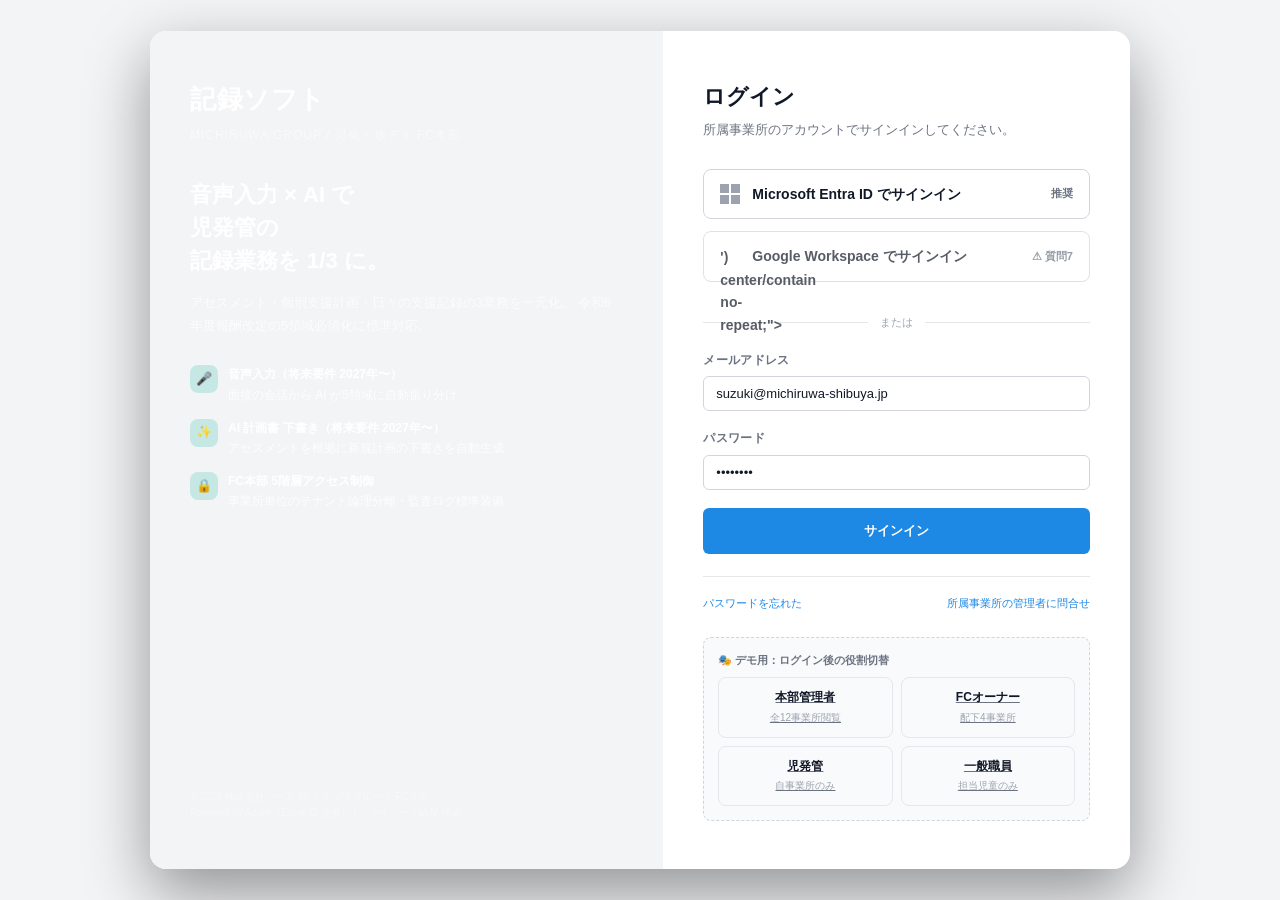
==== mockups/00_login.html @ c894a43f "refactor: 全11画面をサイトマップ型に再構成 + ロゴ準拠ミニマルカラーに統一 製品全体（11画面）が一枚で見渡せるよう index.html をサイトマップ型に作り直し、 ミチルワグループ" ====
<!DOCTYPE html>
<html lang="ja">
<head>
<meta charset="UTF-8">
<title>ログイン | 記録ソフト UXモック</title>
<link rel="stylesheet" href="style.css">
<style>
  body {
    background:var(--memo);
    min-height: 100vh;
    display: flex;
    align-items: center;
    justify-content: center;
    padding: 24px;
  }
  .login-shell {
    width: 100%;
    max-width: 980px;
    display: grid;
    grid-template-columns: 1.1fr 1fr;
    background: #fff;
    border-radius: 16px;
    overflow: hidden;
    box-shadow: 0 24px 64px rgba(0,0,0,0.4);
  }
  .login-brand {
    padding: 48px 40px;
    background:var(--memo);
    color: #fff;
    display: flex;
    flex-direction: column;
    justify-content: space-between;
    min-height: 580px;
  }
  .login-brand .product {
    font-size: 26px;
    font-weight: 800;
    letter-spacing: 0.5px;
    margin-bottom: 6px;
  }
  .login-brand .product-sub {
    font-size: 12px;
    color: rgba(255,255,255,0.5);
    letter-spacing: 1px;
    margin-bottom: 32px;
  }
  .login-brand .pitch {
    font-size: 22px;
    font-weight: 700;
    line-height: 1.5;
    color: #fff;
    margin-bottom: 14px;
  }
  .login-brand .pitch-sub {
    font-size: 13px;
    line-height: 1.8;
    color: rgba(255,255,255,0.75);
  }
  .feature-list {
    margin-top: 28px;
    display: flex;
    flex-direction: column;
    gap: 14px;
  }
  .feature-item {
    display: flex;
    align-items: flex-start;
    gap: 10px;
    font-size: 12px;
    color: rgba(255,255,255,0.85);
  }
  .feature-item .icon {
    width: 28px;
    height: 28px;
    border-radius: 8px;
    background: rgba(20,184,166,0.2);
    color: var(--teal-light);
    display: flex;
    align-items: center;
    justify-content: center;
    flex-shrink: 0;
    font-size: 13px;
  }
  .feature-item .title {
    font-weight: 700;
    color: #fff;
    margin-bottom: 1px;
  }
  .login-brand .footer-note {
    font-size: 10px;
    color: rgba(255,255,255,0.4);
    margin-top: 32px;
    padding-top: 14px;
    border-top: 1px solid rgba(255,255,255,0.1);
  }
  .login-form {
    padding: 48px 40px;
    display: flex;
    flex-direction: column;
    justify-content: center;
  }
  .login-form h2 {
    font-size: 22px;
    font-weight: 800;
    color: var(--navy);
    margin-bottom: 6px;
  }
  .login-form .sub {
    font-size: 13px;
    color: var(--text-2);
    margin-bottom: 28px;
  }
  .sso-button {
    width: 100%;
    padding: 13px 16px;
    background: #fff;
    border: 1.5px solid var(--border-strong);
    border-radius: 8px;
    display: flex;
    align-items: center;
    gap: 12px;
    font-size: 14px;
    font-weight: 600;
    color: var(--text);
    cursor: pointer;
    transition: all 0.12s;
    text-decoration: none;
    margin-bottom: 12px;
  }
  .sso-button:hover { border-color: var(--navy); background: var(--surface-2); }
  .sso-button .ms-icon {
    width: 20px; height: 20px;
    background:var(--memo);
    display: grid;
    grid-template-columns: 1fr 1fr;
    gap: 1px;
    background: transparent;
    position: relative;
  }
  .ms-icon::before, .ms-icon::after, .ms-icon i:nth-child(1), .ms-icon i:nth-child(2) {
    content: ''; display: block; width: 9px; height: 9px;
  }
  .ms-icon::before { background:var(--text-3); position: absolute; top: 0; left: 0; }
  .ms-icon::after { background:var(--text-3); position: absolute; top: 11px; left: 0; }
  .ms-icon i:nth-child(1) { background:var(--text-3); position: absolute; top: 0; left: 11px; }
  .ms-icon i:nth-child(2) { background:var(--text-3); position: absolute; top: 11px; left: 11px; }
  .divider {
    display: flex;
    align-items: center;
    gap: 12px;
    margin: 20px 0;
    font-size: 11px;
    color: var(--text-3);
  }
  .divider::before, .divider::after { content: ''; flex: 1; height: 1px; background: var(--border); }
  .role-grid {
    display: grid;
    grid-template-columns: 1fr 1fr;
    gap: 8px;
    margin-top: 8px;
  }
  .role-pill {
    padding: 10px 12px;
    border: 1px solid var(--border);
    border-radius: 8px;
    font-size: 12px;
    text-align: center;
    color: var(--text-2);
    cursor: pointer;
    background: var(--surface-2);
  }
  .role-pill .role-name { font-weight: 700; color: var(--navy); display: block; }
  .role-pill .role-count { font-size: 10px; color: var(--text-3); margin-top: 2px; }
  .help-links {
    margin-top: 22px;
    padding-top: 18px;
    border-top: 1px solid var(--border);
    display: flex;
    justify-content: space-between;
    font-size: 11px;
  }
  .help-links a { color: var(--teal); text-decoration: none; }
</style>
</head>
<body>

<div class="login-shell">

  <!-- 左: ブランド・プロダクト紹介 -->
  <div class="login-brand">
    <div>
      <div class="product">記録ソフト</div>
      <div class="product-sub">MICHIRUWA GROUP / 児発・放デイ FC本部</div>

      <div class="pitch">
        音声入力 × AI で<br>
        児発管の<br>
        記録業務を 1/3 に。
      </div>
      <div class="pitch-sub">
        アセスメント・個別支援計画・日々の支援記録の3業務を一元化。
        令和6年度報酬改定の5領域必須化に標準対応。
      </div>

      <div class="feature-list">
        <div class="feature-item">
          <div class="icon">🎤</div>
          <div>
            <div class="title">音声入力（将来要件 2027年〜）</div>
            <div>面接の会話から AI が5領域に自動振り分け</div>
          </div>
        </div>
        <div class="feature-item">
          <div class="icon">✨</div>
          <div>
            <div class="title">AI 計画書 下書き（将来要件 2027年〜）</div>
            <div>アセスメントを根拠に新規計画の下書きを自動生成</div>
          </div>
        </div>
        <div class="feature-item">
          <div class="icon">🔒</div>
          <div>
            <div class="title">FC本部 5階層アクセス制御</div>
            <div>事業所単位のテナント論理分離・監査ログ標準装備</div>
          </div>
        </div>
      </div>
    </div>

    <div class="footer-note">
      © 2026 株式会社バース for ミチルワグループ FC本部<br>
      Powered by Azure（Entra ID 連携） / プライベートLLM 構成
    </div>
  </div>

  <!-- 右: ログインフォーム -->
  <div class="login-form">
    <h2>ログイン</h2>
    <p class="sub">所属事業所のアカウントでサインインしてください。</p>

    <!-- Microsoft Entra ID SSO -->
    <a href="01_dashboard.html" class="sso-button">
      <div class="ms-icon"><i></i><i></i></div>
      <span style="flex:1;">Microsoft Entra ID でサインイン</span>
      <span class="text-xs text-muted">推奨</span>
    </a>

    <!-- Google Workspace (オプション) -->
    <a href="01_dashboard.html" class="sso-button" style="opacity:0.7;">
      <div style="width:20px;height:20px;background:url('data:image/svg+xml;utf8,<svg xmlns=\"http://www.w3.org/2000/svg\" viewBox=\"0 0 48 48\"><path fill=\"%234285f4\" d=\"M45.12 24.5c0-1.56-.14-3.06-.4-4.5H24v8.51h11.84c-.51 2.75-2.06 5.08-4.39 6.64v5.52h7.11c4.16-3.83 6.56-9.47 6.56-16.17z\"/><path fill=\"%2334a853\" d=\"M24 46c5.94 0 10.92-1.97 14.56-5.33l-7.11-5.52c-1.97 1.32-4.49 2.1-7.45 2.1-5.73 0-10.58-3.87-12.31-9.07H4.34v5.7C7.96 41.07 15.4 46 24 46z\"/><path fill=\"%23fbbc05\" d=\"M11.69 28.18C11.25 26.86 11 25.45 11 24s.25-2.86.69-4.18v-5.7H4.34C2.85 17.09 2 20.45 2 24c0 3.55.85 6.91 2.34 9.88l7.35-5.7z\"/><path fill=\"%23ea4335\" d=\"M24 10.75c3.23 0 6.13 1.11 8.41 3.29l6.31-6.31C34.91 4.18 29.93 2 24 2 15.4 2 7.96 6.93 4.34 14.12l7.35 5.7c1.73-5.2 6.58-9.07 12.31-9.07z\"/></svg>') center/contain no-repeat;"></div>
      <span style="flex:1;">Google Workspace でサインイン</span>
      <span class="text-xs text-muted">⚠ 質問7</span>
    </a>

    <div class="divider">または</div>

    <!-- メール・パスワード（フォールバック） -->
    <form>
      <div class="form-group">
        <label class="form-label">メールアドレス</label>
        <input class="form-input" type="email" value="suzuki@michiruwa-shibuya.jp">
      </div>
      <div class="form-group">
        <label class="form-label">パスワード</label>
        <input class="form-input" type="password" value="••••••••">
      </div>
      <a href="01_dashboard.html" class="btn btn-primary" style="width:100%;justify-content:center;padding:12px;">サインイン</a>
    </form>

    <div class="help-links">
      <a href="#">パスワードを忘れた</a>
      <a href="#">所属事業所の管理者に問合せ</a>
    </div>

    <!-- 役割選択（モック用ナビゲーション） -->
    <div style="margin-top:24px;padding:14px;background:var(--surface-2);border-radius:8px;border:1px dashed var(--border-strong);">
      <div style="font-size:11px;color:var(--text-2);font-weight:700;margin-bottom:8px;">🎭 デモ用：ログイン後の役割切替</div>
      <div class="role-grid">
        <a href="01_dashboard.html" class="role-pill"><span class="role-name">本部管理者</span><span class="role-count">全12事業所閲覧</span></a>
        <a href="01_dashboard.html" class="role-pill"><span class="role-name">FCオーナー</span><span class="role-count">配下4事業所</span></a>
        <a href="02_child_detail.html" class="role-pill"><span class="role-name">児発管</span><span class="role-count">自事業所のみ</span></a>
        <a href="07_daily_record.html" class="role-pill"><span class="role-name">一般職員</span><span class="role-count">担当児童のみ</span></a>
      </div>
    </div>
  </div>
</div>

</body>
</html>
---- mockups/style.css ----
/* ─────────────────────────────────────────────
   ミチルワグループ向け 児発・放デイ 記録ソフト
   UX モックアップ 共通スタイル（ミニマル版）

   配色方針:
   - 基本は白 + グレースケール
   - アクセントはクライアントロゴ由来の 2 色のみ
     - Logo Blue  #1e88e5
     - Logo Green #22c55e
   - 要件IDメモは全てグレー背景の memo スタイルに統一
   ───────────────────────────────────────────── */

* { box-sizing: border-box; margin: 0; padding: 0; }

:root {
  /* Core surfaces */
  --bg: #ffffff;
  --surface: #ffffff;
  --surface-2: #f9fafb;
  --memo: #f3f4f6;
  --hover: #f9fafb;

  /* Borders */
  --border: #e5e7eb;
  --border-strong: #d1d5db;

  /* Text */
  --text: #111827;
  --text-2: #6b7280;
  --text-3: #9ca3af;

  /* Accents — logo derived (2色のみ) */
  --accent: #1e88e5;
  --accent-dark: #1565c0;
  --accent-soft: #e8f1fb;
  --success: #22c55e;
  --success-dark: #16a34a;
  --success-soft: #ecfdf3;

  /* States — 最小限。重要警告のみ */
  --danger: #b91c1c;
  --danger-soft: #fef2f2;

  /* Compat aliases (既存クラス名を壊さないため) */
  --navy: #111827;
  --navy-dark: #030712;
  --teal: var(--accent);
  --teal-light: #60a5fa;
  --teal-soft: var(--accent-soft);
  --warm: var(--accent);
  --warm-soft: var(--accent-soft);
  --pink-soft: var(--memo);
  --warning: var(--text-2);

  --shadow-sm: 0 1px 2px rgba(17, 24, 39, 0.04);
  --shadow: 0 1px 3px rgba(17, 24, 39, 0.06);
  --shadow-lg: 0 4px 12px rgba(17, 24, 39, 0.08);

  --radius: 8px;
  --radius-sm: 6px;
  --radius-lg: 12px;
}

body {
  font-family: 'Hiragino Sans', 'Hiragino Kaku Gothic ProN', 'Noto Sans JP', sans-serif;
  background: var(--bg);
  color: var(--text);
  font-size: 14px;
  line-height: 1.6;
}

/* ─── サイドバー ────────────────────────────── */
.sidebar {
  position: fixed;
  top: 0; left: 0;
  width: 240px;
  height: 100vh;
  background: #111827;
  display: flex;
  flex-direction: column;
  z-index: 100;
}

.sidebar-logo {
  padding: 24px 20px 20px;
  border-bottom: 1px solid rgba(255,255,255,0.08);
}
.sidebar-logo .logo-text {
  font-size: 18px;
  font-weight: 800;
  color: #fff;
  letter-spacing: 1px;
  line-height: 1.2;
}
.sidebar-logo .logo-sub {
  font-size: 10px;
  color: rgba(255,255,255,0.45);
  margin-top: 4px;
}

.sidebar-context {
  padding: 14px 20px;
  background: rgba(255,255,255,0.03);
  border-bottom: 1px solid rgba(255,255,255,0.06);
}
.sidebar-context .label { font-size: 10px; color: rgba(255,255,255,0.4); letter-spacing: 0.5px; margin-bottom: 4px; }
.sidebar-context .value { color: #fff; font-size: 13px; font-weight: 600; }
.sidebar-context .value + .value { margin-top: 8px; font-weight: 500; color: rgba(255,255,255,0.65); }

.sidebar-nav { flex: 1; padding: 12px 0; overflow-y: auto; }
.nav-section {
  padding: 12px 20px 4px;
  font-size: 10px;
  color: rgba(255,255,255,0.35);
  letter-spacing: 1px;
  font-weight: 600;
}
.nav-item {
  display: flex;
  align-items: center;
  gap: 10px;
  padding: 11px 20px;
  color: rgba(255,255,255,0.7);
  text-decoration: none;
  font-size: 13px;
  border-left: 3px solid transparent;
  transition: all 0.12s ease;
}
.nav-item:hover { background: rgba(255,255,255,0.04); color: #fff; }
.nav-item.active {
  background: rgba(30,136,229,0.12);
  color: #fff;
  border-left-color: var(--accent);
  font-weight: 600;
}
.nav-item .icon { font-size: 15px; width: 20px; text-align: center; }
.nav-badge {
  margin-left: auto;
  background: rgba(255,255,255,0.12);
  color: #fff;
  font-size: 10px;
  font-weight: 700;
  padding: 1px 7px;
  border-radius: 10px;
  min-width: 18px;
  text-align: center;
}

.sidebar-user {
  padding: 14px 20px;
  border-top: 1px solid rgba(255,255,255,0.08);
  display: flex;
  align-items: center;
  gap: 10px;
}
.user-avatar {
  width: 34px; height: 34px;
  border-radius: 50%;
  background: var(--accent);
  display: flex; align-items: center; justify-content: center;
  font-size: 13px; font-weight: 700; color: #fff;
}
.user-info .name { color: #fff; font-size: 13px; font-weight: 600; }
.user-info .role { color: rgba(255,255,255,0.5); font-size: 11px; margin-top: 1px; }

/* ─── メインレイアウト ──────────────────────── */
.main {
  margin-left: 240px;
  min-height: 100vh;
  display: flex;
  flex-direction: column;
}

.topbar {
  background: #fff;
  padding: 0 28px;
  height: 60px;
  display: flex;
  align-items: center;
  justify-content: space-between;
  border-bottom: 1px solid var(--border);
  position: sticky;
  top: 0;
  z-index: 50;
}
.topbar-left { display: flex; align-items: center; gap: 14px; }
.topbar-title {
  font-size: 17px;
  font-weight: 700;
  color: var(--text);
}
.topbar-breadcrumb { font-size: 12px; color: var(--text-3); }
.topbar-breadcrumb a { color: var(--text-2); text-decoration: none; }
.topbar-breadcrumb .sep { margin: 0 6px; color: var(--text-3); }

.topbar-right { display: flex; align-items: center; gap: 14px; }

.content { padding: 28px; flex: 1; }
.page-header {
  display: flex;
  align-items: center;
  justify-content: space-between;
  margin-bottom: 24px;
  flex-wrap: wrap;
  gap: 16px;
}
.page-title {
  font-size: 22px;
  font-weight: 800;
  color: var(--text);
  letter-spacing: -0.3px;
}
.page-subtitle { font-size: 13px; color: var(--text-2); margin-top: 4px; }

/* ─── 共通コンポーネント ──────────────────────── */
.card {
  background: var(--surface);
  border: 1px solid var(--border);
  border-radius: var(--radius);
  box-shadow: var(--shadow-sm);
}
.card-header {
  padding: 16px 20px;
  border-bottom: 1px solid var(--border);
  display: flex;
  align-items: center;
  justify-content: space-between;
}
.card-title { font-size: 14px; font-weight: 700; color: var(--text); display: flex; align-items: center; gap: 8px; }
.card-body { padding: 20px; }

/* req-id 表示は全てグレーメモスタイルに統一 */
.req-id, .req-tag {
  display: inline-block;
  font-size: 10px;
  font-weight: 600;
  letter-spacing: 0.3px;
  padding: 2px 6px;
  background: var(--memo);
  color: var(--text-2);
  border: 1px solid var(--border);
  border-radius: 4px;
  font-family: 'SF Mono', 'Menlo', monospace;
}

.btn {
  display: inline-flex;
  align-items: center;
  gap: 6px;
  padding: 8px 14px;
  border-radius: var(--radius-sm);
  font-size: 13px;
  font-weight: 600;
  cursor: pointer;
  border: 1px solid transparent;
  text-decoration: none;
  transition: all 0.12s;
}
.btn-primary { background: var(--accent); color: #fff; }
.btn-primary:hover { background: var(--accent-dark); }
.btn-secondary { background: var(--surface); color: var(--text); border-color: var(--border-strong); }
.btn-secondary:hover { background: var(--hover); }
.btn-warm { background: var(--accent); color: #fff; }
.btn-warm:hover { background: var(--accent-dark); }
.btn-ghost { background: transparent; color: var(--text-2); }
.btn-ghost:hover { background: var(--hover); color: var(--text); }
.btn-sm { padding: 5px 10px; font-size: 12px; }

/* バッジ — 基本は全てグレーメモスタイル、success のみ緑アクセント */
.badge {
  display: inline-flex;
  align-items: center;
  gap: 4px;
  padding: 2px 8px;
  border-radius: 10px;
  font-size: 11px;
  font-weight: 600;
  line-height: 1.5;
  background: var(--memo);
  color: var(--text-2);
  border: 1px solid var(--border);
}
.badge-required,
.badge-warning,
.badge-danger,
.badge-info,
.badge-teal,
.badge-future {
  background: var(--memo);
  color: var(--text-2);
  border-color: var(--border);
}
.badge-success {
  background: var(--success-soft);
  color: var(--success-dark);
  border-color: #bbf7d0;
}

/* ─── 将来要件リボン（紫→グレー） ──────────────────────── */
.future-ribbon {
  position: relative;
  background: var(--memo);
  border: 1px dashed var(--border-strong);
  border-radius: var(--radius);
  padding: 12px 16px;
  display: flex;
  align-items: center;
  gap: 10px;
  color: var(--text-2);
  font-size: 12px;
  font-weight: 500;
}
.future-ribbon .ribbon-icon {
  display: flex;
  align-items: center;
  justify-content: center;
  width: 28px;
  height: 28px;
  background: var(--text-2);
  color: #fff;
  border-radius: 6px;
  font-size: 13px;
  flex-shrink: 0;
}
.future-ribbon .ribbon-body strong { display: block; color: var(--text); font-weight: 700; font-size: 12px; }
.future-ribbon .ribbon-body span { color: var(--text-2); font-size: 11px; font-weight: 500; }

/* ─── KPI カード（左ボーダー色 → 全て同一） ─────────────── */
.kpi-grid {
  display: grid;
  grid-template-columns: repeat(4, 1fr);
  gap: 16px;
  margin-bottom: 24px;
}
.kpi-card {
  background: var(--surface);
  border: 1px solid var(--border);
  border-radius: var(--radius);
  padding: 18px 20px;
  box-shadow: var(--shadow-sm);
  display: flex;
  flex-direction: column;
  gap: 8px;
}
.kpi-card .label {
  font-size: 12px;
  color: var(--text-2);
  font-weight: 600;
  display: flex;
  align-items: center;
  gap: 6px;
}
.kpi-card .value {
  font-size: 28px;
  font-weight: 800;
  color: var(--text);
  line-height: 1.1;
  display: flex;
  align-items: baseline;
  gap: 6px;
}
.kpi-card .value .unit { font-size: 13px; font-weight: 500; color: var(--text-2); }
.kpi-card .delta { font-size: 11px; font-weight: 600; color: var(--text-2); }
.kpi-card .delta.up { color: var(--success-dark); }
.kpi-card .delta.down { color: var(--text-2); }
.kpi-card.success,
.kpi-card.warning,
.kpi-card.danger,
.kpi-card.info { border-left: 3px solid var(--accent); }

/* ─── アラートリスト ──────────────────────── */
.alert-list { display: flex; flex-direction: column; }
.alert-item {
  display: flex;
  align-items: center;
  gap: 12px;
  padding: 12px 20px;
  border-bottom: 1px solid var(--border);
}
.alert-item:last-child { border-bottom: none; }
.alert-item:hover { background: var(--hover); }
.alert-icon {
  width: 32px;
  height: 32px;
  border-radius: 8px;
  display: flex;
  align-items: center;
  justify-content: center;
  font-size: 14px;
  flex-shrink: 0;
  background: var(--memo);
  color: var(--text-2);
}
.alert-icon.danger { background: var(--danger-soft); color: var(--danger); }
.alert-icon.warning,
.alert-icon.info,
.alert-icon.purple { background: var(--memo); color: var(--text-2); }
.alert-body { flex: 1; min-width: 0; }
.alert-title { font-size: 13px; font-weight: 600; color: var(--text); }
.alert-meta { font-size: 11px; color: var(--text-2); margin-top: 2px; display: flex; gap: 8px; }
.alert-meta .sep { color: var(--text-3); }
.alert-action { font-size: 12px; }

/* ─── テーブル ───────────────────────────── */
.table {
  width: 100%;
  border-collapse: collapse;
}
.table th {
  background: var(--surface-2);
  padding: 10px 14px;
  text-align: left;
  font-size: 11px;
  font-weight: 700;
  color: var(--text-2);
  letter-spacing: 0.5px;
  border-bottom: 1px solid var(--border);
  border-top: 1px solid var(--border);
}
.table td {
  padding: 12px 14px;
  font-size: 13px;
  border-bottom: 1px solid var(--border);
  color: var(--text);
  vertical-align: middle;
}
.table tr:last-child td { border-bottom: none; }
.table tr:hover td { background: var(--hover); }

/* 児童アバター — 全て同一色（バリエーション無効化） */
.child-cell { display: flex; align-items: center; gap: 10px; }
.child-avatar,
.child-avatar.warm,
.child-avatar.pink,
.child-avatar.indigo {
  width: 32px; height: 32px;
  border-radius: 50%;
  background: var(--accent);
  color: #fff;
  display: flex; align-items: center; justify-content: center;
  font-size: 12px; font-weight: 700;
  flex-shrink: 0;
}
.child-cell .info .name { font-size: 13px; font-weight: 600; }
.child-cell .info .meta { font-size: 11px; color: var(--text-2); margin-top: 1px; }

/* ─── プログレスバー（単色） ──────────────────────── */
.progress {
  height: 6px;
  background: var(--memo);
  border-radius: 3px;
  overflow: hidden;
  border: 1px solid var(--border);
}
.progress-bar,
.progress-bar.success { height: 100%; background: var(--accent); border-radius: 3px; }
.progress-bar.warning,
.progress-bar.danger { background: var(--text-3); }

/* ─── タブ ───────────────────────────── */
.tabs { display: flex; gap: 0; border-bottom: 2px solid var(--border); }
.tab-input { display: none; }
.tab-label {
  padding: 12px 20px;
  font-size: 13px;
  font-weight: 600;
  color: var(--text-2);
  cursor: pointer;
  border-bottom: 2px solid transparent;
  margin-bottom: -2px;
  display: flex;
  align-items: center;
  gap: 8px;
  transition: color 0.12s;
}
.tab-label:hover { color: var(--text); }
.tab-input:checked + .tab-label {
  color: var(--accent);
  border-bottom-color: var(--accent);
}
.tab-pane { display: none; padding: 24px 0; }

#tab-a:checked ~ .tab-content #pane-a,
#tab-p:checked ~ .tab-content #pane-p,
#tab-d:checked ~ .tab-content #pane-d,
#tab-m:checked ~ .tab-content #pane-m,
#tab-r:checked ~ .tab-content #pane-r { display: block; }

/* ─── 児童ヘッダー ────────────────────── */
.child-header {
  background: var(--surface-2);
  border: 1px solid var(--border);
  border-radius: var(--radius-lg);
  padding: 24px;
  margin-bottom: 24px;
  display: flex;
  align-items: center;
  gap: 20px;
}
.child-header .child-avatar { width: 64px; height: 64px; font-size: 22px; }
.child-header-body { flex: 1; }
.child-header-body .name {
  font-size: 22px;
  font-weight: 800;
  color: var(--text);
  display: flex;
  align-items: center;
  gap: 10px;
}
.child-header-body .meta {
  font-size: 13px;
  color: var(--text-2);
  margin-top: 4px;
  display: flex;
  flex-wrap: wrap;
  gap: 14px;
}
.child-header-body .meta .sep { color: var(--text-3); }
.child-header-actions { display: flex; gap: 8px; }

/* ─── レイアウトユーティリティ ──────────────── */
.two-col { display: grid; grid-template-columns: 1fr 1fr; gap: 20px; margin-bottom: 24px; }
.two-col.lg { grid-template-columns: 2fr 1fr; }
.three-col { display: grid; grid-template-columns: repeat(3, 1fr); gap: 16px; margin-bottom: 24px; }
.five-col { display: grid; grid-template-columns: repeat(5, 1fr); gap: 12px; }

/* ─── 5領域カード（ドット色 → 全て同色） ─────────── */
.domain-card {
  background: var(--surface);
  border: 1px solid var(--border);
  border-radius: var(--radius);
  padding: 14px;
  box-shadow: var(--shadow-sm);
}
.domain-card .domain-name {
  font-size: 11px;
  font-weight: 700;
  color: var(--text-2);
  letter-spacing: 0.5px;
  margin-bottom: 8px;
  display: flex;
  align-items: center;
  gap: 6px;
}
.domain-card .domain-name .dot {
  width: 8px; height: 8px;
  border-radius: 50%;
}
.domain-card .domain-score {
  font-size: 20px;
  font-weight: 800;
  color: var(--text);
}
.domain-card .domain-score .denom { font-size: 12px; color: var(--text-3); font-weight: 500; }
.domain-card .domain-trend { font-size: 10px; color: var(--text-2); margin-top: 4px; }

.dot,
.dot-1, .dot-2, .dot-3, .dot-4, .dot-5 {
  background: var(--text-3);
}

/* ─── 入力フォーム ───────────────────── */
.form-group { margin-bottom: 18px; }
.form-label {
  display: block;
  font-size: 12px;
  font-weight: 600;
  color: var(--text-2);
  margin-bottom: 6px;
  letter-spacing: 0.3px;
}
.form-label .required { color: var(--danger); margin-left: 4px; }
.form-input,
.form-textarea,
.form-select {
  width: 100%;
  padding: 9px 12px;
  font-size: 13px;
  border: 1px solid var(--border-strong);
  border-radius: var(--radius-sm);
  background: var(--surface);
  font-family: inherit;
  color: var(--text);
  transition: border-color 0.12s;
}
.form-textarea { min-height: 80px; resize: vertical; line-height: 1.6; }
.form-input:focus,
.form-textarea:focus,
.form-select:focus { outline: none; border-color: var(--accent); box-shadow: 0 0 0 3px var(--accent-soft); }

.form-group-row { display: grid; grid-template-columns: 1fr 1fr; gap: 14px; }

.choice-group {
  display: flex;
  gap: 6px;
  flex-wrap: wrap;
}
.choice {
  padding: 6px 14px;
  font-size: 12px;
  border: 1px solid var(--border-strong);
  border-radius: 16px;
  background: var(--surface);
  cursor: pointer;
  color: var(--text-2);
  font-weight: 500;
}
.choice.active,
.choice.warm.active { background: var(--accent); color: #fff; border-color: var(--accent); font-weight: 600; }

/* ─── AI / 音声パネル（色付き → グレー） ─────────── */
.ai-panel,
.voice-panel {
  background: var(--memo);
  border: 1px solid var(--border-strong);
  border-radius: var(--radius);
  padding: 16px 18px;
  position: relative;
}
.ai-panel-header {
  display: flex;
  align-items: center;
  gap: 10px;
  margin-bottom: 12px;
}
.ai-icon {
  width: 32px;
  height: 32px;
  border-radius: 8px;
  background: var(--text-2);
  color: #fff;
  display: flex;
  align-items: center;
  justify-content: center;
  font-size: 16px;
  flex-shrink: 0;
}
.ai-panel-header .title { font-size: 13px; font-weight: 700; color: var(--text); }
.ai-panel-header .sub { font-size: 11px; color: var(--text-2); margin-top: 2px; }
.ai-source {
  font-size: 11px;
  color: var(--text-2);
  background: var(--surface);
  padding: 6px 10px;
  border-radius: 6px;
  margin-bottom: 10px;
  border: 1px solid var(--border);
}
.ai-suggestion {
  background: var(--surface);
  padding: 12px 14px;
  border-radius: 6px;
  font-size: 13px;
  line-height: 1.7;
  color: var(--text);
  border-left: 3px solid var(--text-3);
  margin-bottom: 10px;
}
.ai-suggestion strong { color: var(--text); }
.ai-actions { display: flex; gap: 8px; }

.voice-panel-header {
  display: flex;
  align-items: center;
  justify-content: space-between;
  margin-bottom: 12px;
}
.voice-panel-header .title { font-size: 13px; font-weight: 700; color: var(--text); display: flex; align-items: center; gap: 8px; }
.voice-mic {
  width: 60px;
  height: 60px;
  border-radius: 50%;
  background: var(--text-3);
  color: #fff;
  display: flex;
  align-items: center;
  justify-content: center;
  font-size: 24px;
  margin: 0 auto 12px;
  position: relative;
  box-shadow: 0 0 0 8px rgba(156,163,175,0.15);
}
.voice-status { text-align: center; font-size: 12px; color: var(--text-2); }
.voice-status strong { color: var(--text); }
.voice-transcript {
  background: var(--surface);
  border: 1px solid var(--border);
  border-radius: 6px;
  padding: 10px 12px;
  margin-top: 10px;
  font-size: 12px;
  color: var(--text-2);
  font-style: italic;
}

/* ─── 申し送り / 履歴サイド ─────────────── */
.timeline { padding-left: 16px; border-left: 2px solid var(--border); }
.timeline-item { position: relative; padding-bottom: 14px; }
.timeline-item:last-child { padding-bottom: 0; }
.timeline-item::before {
  content: '';
  position: absolute;
  left: -22px;
  top: 4px;
  width: 10px;
  height: 10px;
  border-radius: 50%;
  background: var(--accent);
  border: 2px solid #fff;
  box-shadow: 0 0 0 1px var(--border);
}
.timeline-item .date { font-size: 11px; color: var(--text-2); font-weight: 600; }
.timeline-item .text { font-size: 12px; color: var(--text); margin-top: 2px; }
.timeline-item .actor { font-size: 10px; color: var(--text-3); margin-top: 2px; }

/* ─── 承認フロー ───────────────────── */
.approval-flow {
  display: flex;
  align-items: center;
  gap: 8px;
  padding: 14px 16px;
  background: var(--surface-2);
  border: 1px solid var(--border);
  border-radius: var(--radius);
}
.approval-step {
  display: flex;
  align-items: center;
  gap: 8px;
}
.approval-circle {
  width: 28px;
  height: 28px;
  border-radius: 50%;
  display: flex;
  align-items: center;
  justify-content: center;
  font-size: 12px;
  font-weight: 700;
  background: var(--surface);
  border: 2px solid var(--border-strong);
  color: var(--text-3);
}
.approval-step.done .approval-circle { background: var(--success); border-color: var(--success); color: #fff; }
.approval-step.current .approval-circle { background: var(--accent); border-color: var(--accent); color: #fff; }
.approval-step .label { font-size: 12px; color: var(--text-2); }
.approval-step.done .label,
.approval-step.current .label { color: var(--text); font-weight: 600; }
.approval-arrow { color: var(--border-strong); font-size: 14px; }

/* ─── バランスバー（5領域、単色） ───────────────── */
.balance-bar {
  display: flex;
  align-items: center;
  gap: 12px;
  margin-bottom: 10px;
}
.balance-bar:last-child { margin-bottom: 0; }
.balance-bar .label { width: 140px; font-size: 12px; color: var(--text-2); font-weight: 600; display: flex; align-items: center; gap: 6px; }
.balance-bar .bar-container { flex: 1; height: 18px; background: var(--memo); border-radius: 9px; overflow: hidden; border: 1px solid var(--border); position: relative; }
.balance-bar .bar {
  height: 100%;
  background: var(--accent);
  border-radius: 9px;
  display: flex;
  align-items: center;
  padding-right: 8px;
  justify-content: flex-end;
}
.balance-bar .bar .pct { font-size: 10px; color: #fff; font-weight: 700; }
.balance-bar .value { width: 56px; font-size: 13px; font-weight: 700; color: var(--text); text-align: right; }

/* ─── インデックス（モック一覧） ────────── */
.mock-index { max-width: 960px; margin: 40px auto; padding: 0 20px; }
.mock-index h1 { font-size: 28px; color: var(--text); margin-bottom: 8px; }
.mock-index .sub { color: var(--text-2); margin-bottom: 32px; }
.mock-grid { display: grid; grid-template-columns: repeat(2, 1fr); gap: 20px; }
.mock-card {
  display: block;
  background: var(--surface);
  border: 1px solid var(--border);
  border-radius: var(--radius-lg);
  padding: 24px;
  text-decoration: none;
  color: inherit;
  box-shadow: var(--shadow-sm);
  transition: transform 0.15s, box-shadow 0.15s;
}
.mock-card:hover { transform: translateY(-2px); box-shadow: var(--shadow-lg); }
.mock-card .num { font-size: 12px; color: var(--text-3); letter-spacing: 1px; font-weight: 700; }
.mock-card h2 { font-size: 18px; color: var(--text); margin: 6px 0 8px; }
.mock-card p { font-size: 13px; color: var(--text-2); }
.mock-card .reqs { margin-top: 14px; display: flex; flex-wrap: wrap; gap: 4px; }

/* ─── メモ／注釈（全て薄いグレーで統一） ─────────────────── */
.note-callout {
  margin-top: 24px;
  padding: 14px 18px;
  background: var(--memo);
  border-left: 3px solid var(--border-strong);
  border-radius: 0 var(--radius) var(--radius) 0;
  font-size: 12px;
  color: var(--text-2);
  line-height: 1.7;
}
.note-callout strong { color: var(--text); }

/* ─── ユーティリティ ─────────────────── */
.gap-2 { gap: 8px; } .gap-3 { gap: 12px; } .gap-4 { gap: 16px; }
.flex { display: flex; } .flex-col { flex-direction: column; }
.items-center { align-items: center; }
.justify-between { justify-content: space-between; }
.mt-1 { margin-top: 4px; } .mt-2 { margin-top: 8px; } .mt-3 { margin-top: 12px; } .mt-4 { margin-top: 16px; }
.text-sm { font-size: 12px; } .text-xs { font-size: 11px; }
.text-muted { color: var(--text-2); }
.text-muted-2 { color: var(--text-3); }
.font-bold { font-weight: 700; }
.no-pad { padding: 0; }
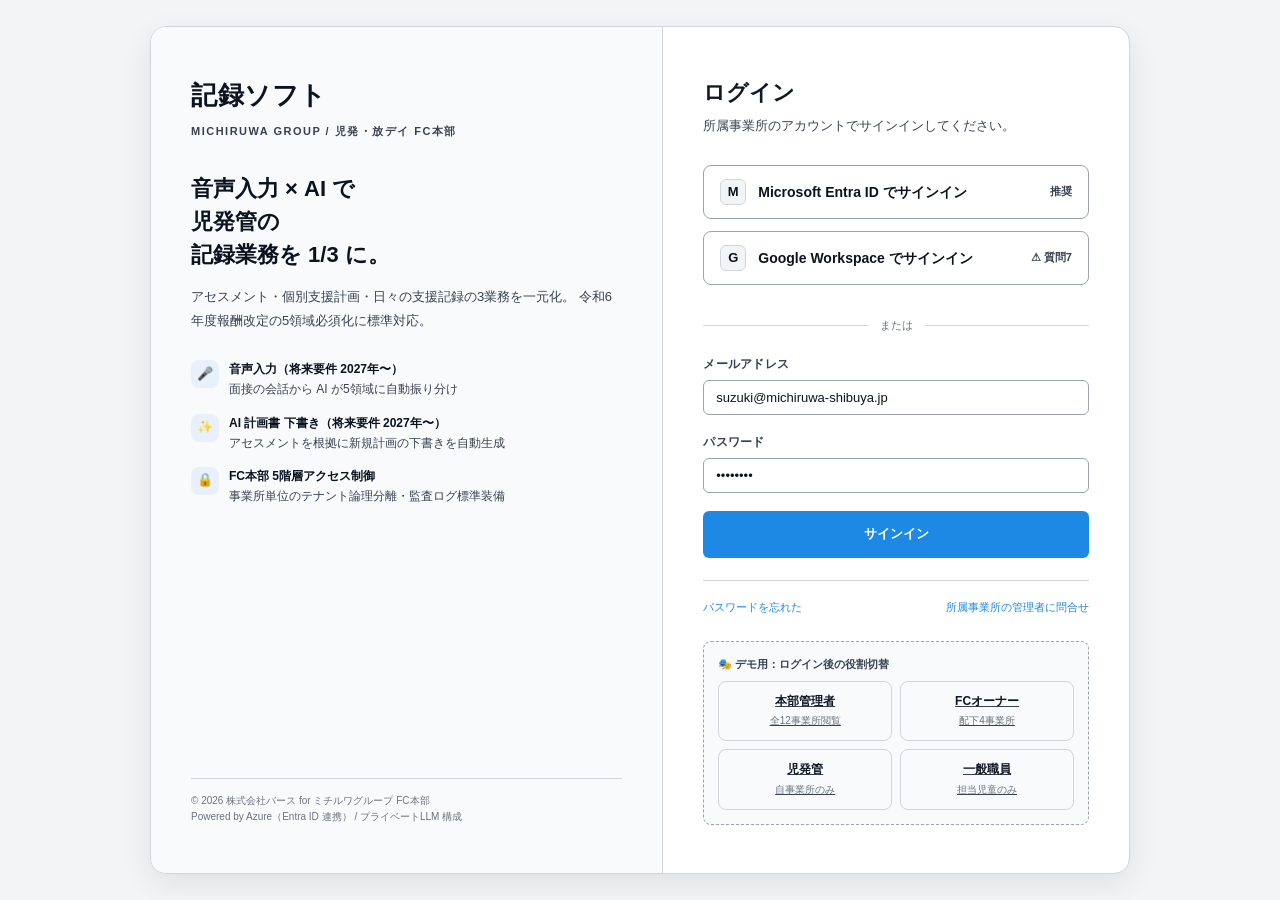
==== commit 62213438: "fix: 視認性改善（テキストコントラスト底上げ + 壊れたCSS修復） ユーザーから「色が視覚性が悪い」「最低でもしっかり目で見て見えるように」 の指摘を受け、全体のコントラストを底上げ。  主な修" ====
--- a/mockups/00_login.html
+++ b/mockups/00_login.html
@@ -6,7 +6,7 @@
 <link rel="stylesheet" href="style.css">
 <style>
   body {
-    background:var(--memo);
+    background: var(--memo);
     min-height: 100vh;
     display: flex;
     align-items: center;
@@ -18,43 +18,47 @@
     max-width: 980px;
     display: grid;
     grid-template-columns: 1.1fr 1fr;
-    background: #fff;
+    background: var(--surface);
     border-radius: 16px;
     overflow: hidden;
-    box-shadow: 0 24px 64px rgba(0,0,0,0.4);
+    border: 1px solid var(--border);
+    box-shadow: 0 10px 30px rgba(0,0,0,0.08);
   }
   .login-brand {
     padding: 48px 40px;
-    background:var(--memo);
-    color: #fff;
+    background: var(--surface-2);
+    color: var(--text);
     display: flex;
     flex-direction: column;
     justify-content: space-between;
     min-height: 580px;
+    border-right: 1px solid var(--border);
   }
   .login-brand .product {
     font-size: 26px;
     font-weight: 800;
     letter-spacing: 0.5px;
     margin-bottom: 6px;
+    color: var(--text);
   }
   .login-brand .product-sub {
-    font-size: 12px;
-    color: rgba(255,255,255,0.5);
-    letter-spacing: 1px;
+    font-size: 11px;
+    color: var(--text-2);
+    letter-spacing: 1.5px;
     margin-bottom: 32px;
+    font-weight: 600;
   }
   .login-brand .pitch {
     font-size: 22px;
-    font-weight: 700;
+    font-weight: 800;
     line-height: 1.5;
-    color: #fff;
+    color: var(--text);
     margin-bottom: 14px;
   }
   .login-brand .pitch-sub {
     font-size: 13px;
     line-height: 1.8;
-    color: rgba(255,255,255,0.75);
+    color: var(--text-2);
   }
   .feature-list {
     margin-top: 28px;
@@ -67,14 +71,14 @@
     align-items: flex-start;
     gap: 10px;
     font-size: 12px;
-    color: rgba(255,255,255,0.85);
+    color: var(--text-2);
   }
   .feature-item .icon {
     width: 28px;
     height: 28px;
     border-radius: 8px;
-    background: rgba(20,184,166,0.2);
-    color: var(--teal-light);
+    background: var(--accent-soft);
+    color: var(--accent);
     display: flex;
     align-items: center;
     justify-content: center;
@@ -83,15 +87,15 @@
   }
   .feature-item .title {
     font-weight: 700;
-    color: #fff;
+    color: var(--text);
     margin-bottom: 1px;
   }
   .login-brand .footer-note {
     font-size: 10px;
-    color: rgba(255,255,255,0.4);
+    color: var(--text-3);
     margin-top: 32px;
     padding-top: 14px;
-    border-top: 1px solid rgba(255,255,255,0.1);
+    border-top: 1px solid var(--border);
   }
   .login-form {
     padding: 48px 40px;
@@ -127,23 +131,26 @@
     text-decoration: none;
     margin-bottom: 12px;
   }
-  .sso-button:hover { border-color: var(--navy); background: var(--surface-2); }
-  .sso-button .ms-icon {
-    width: 20px; height: 20px;
-    background:var(--memo);
-    display: grid;
-    grid-template-columns: 1fr 1fr;
-    gap: 1px;
-    background: transparent;
-    position: relative;
-  }
-  .ms-icon::before, .ms-icon::after, .ms-icon i:nth-child(1), .ms-icon i:nth-child(2) {
-    content: ''; display: block; width: 9px; height: 9px;
-  }
-  .ms-icon::before { background:var(--text-3); position: absolute; top: 0; left: 0; }
-  .ms-icon::after { background:var(--text-3); position: absolute; top: 11px; left: 0; }
-  .ms-icon i:nth-child(1) { background:var(--text-3); position: absolute; top: 0; left: 11px; }
-  .ms-icon i:nth-child(2) { background:var(--text-3); position: absolute; top: 11px; left: 11px; }
+  .sso-button:hover { border-color: var(--accent); background: var(--surface-2); }
+  .sso-icon {
+    width: 26px;
+    height: 26px;
+    border-radius: 6px;
+    background: var(--memo);
+    color: var(--text);
+    display: flex;
+    align-items: center;
+    justify-content: center;
+    font-size: 13px;
+    font-weight: 800;
+    border: 1px solid var(--border);
+    flex-shrink: 0;
+  }
+  .sso-hint {
+    font-size: 11px;
+    color: var(--text-2);
+    font-weight: 600;
+  }
   .divider {
     display: flex;
     align-items: center;
@@ -240,16 +247,16 @@
 
     <!-- Microsoft Entra ID SSO -->
     <a href="01_dashboard.html" class="sso-button">
-      <div class="ms-icon"><i></i><i></i></div>
+      <div class="sso-icon">M</div>
       <span style="flex:1;">Microsoft Entra ID でサインイン</span>
-      <span class="text-xs text-muted">推奨</span>
+      <span class="sso-hint">推奨</span>
     </a>
 
     <!-- Google Workspace (オプション) -->
-    <a href="01_dashboard.html" class="sso-button" style="opacity:0.7;">
-      <div style="width:20px;height:20px;background:url('data:image/svg+xml;utf8,<svg xmlns=\"http://www.w3.org/2000/svg\" viewBox=\"0 0 48 48\"><path fill=\"%234285f4\" d=\"M45.12 24.5c0-1.56-.14-3.06-.4-4.5H24v8.51h11.84c-.51 2.75-2.06 5.08-4.39 6.64v5.52h7.11c4.16-3.83 6.56-9.47 6.56-16.17z\"/><path fill=\"%2334a853\" d=\"M24 46c5.94 0 10.92-1.97 14.56-5.33l-7.11-5.52c-1.97 1.32-4.49 2.1-7.45 2.1-5.73 0-10.58-3.87-12.31-9.07H4.34v5.7C7.96 41.07 15.4 46 24 46z\"/><path fill=\"%23fbbc05\" d=\"M11.69 28.18C11.25 26.86 11 25.45 11 24s.25-2.86.69-4.18v-5.7H4.34C2.85 17.09 2 20.45 2 24c0 3.55.85 6.91 2.34 9.88l7.35-5.7z\"/><path fill=\"%23ea4335\" d=\"M24 10.75c3.23 0 6.13 1.11 8.41 3.29l6.31-6.31C34.91 4.18 29.93 2 24 2 15.4 2 7.96 6.93 4.34 14.12l7.35 5.7c1.73-5.2 6.58-9.07 12.31-9.07z\"/></svg>') center/contain no-repeat;"></div>
+    <a href="01_dashboard.html" class="sso-button">
+      <div class="sso-icon">G</div>
       <span style="flex:1;">Google Workspace でサインイン</span>
-      <span class="text-xs text-muted">⚠ 質問7</span>
+      <span class="sso-hint">⚠ 質問7</span>
     </a>
 
     <div class="divider">または</div>
--- a/mockups/style.css
+++ b/mockups/style.css
@@ -21,13 +21,13 @@
   --hover: #f9fafb;
 
   /* Borders */
-  --border: #e5e7eb;
-  --border-strong: #d1d5db;
-
-  /* Text */
-  --text: #111827;
-  --text-2: #6b7280;
-  --text-3: #9ca3af;
+  --border: #d1d5db;
+  --border-strong: #9ca3af;
+
+  /* Text — コントラスト重視で全体的に濃いめ */
+  --text: #0b1220;
+  --text-2: #374151;
+  --text-3: #6b7280;
 
   /* Accents — logo derived (2色のみ) */
   --accent: #1e88e5;
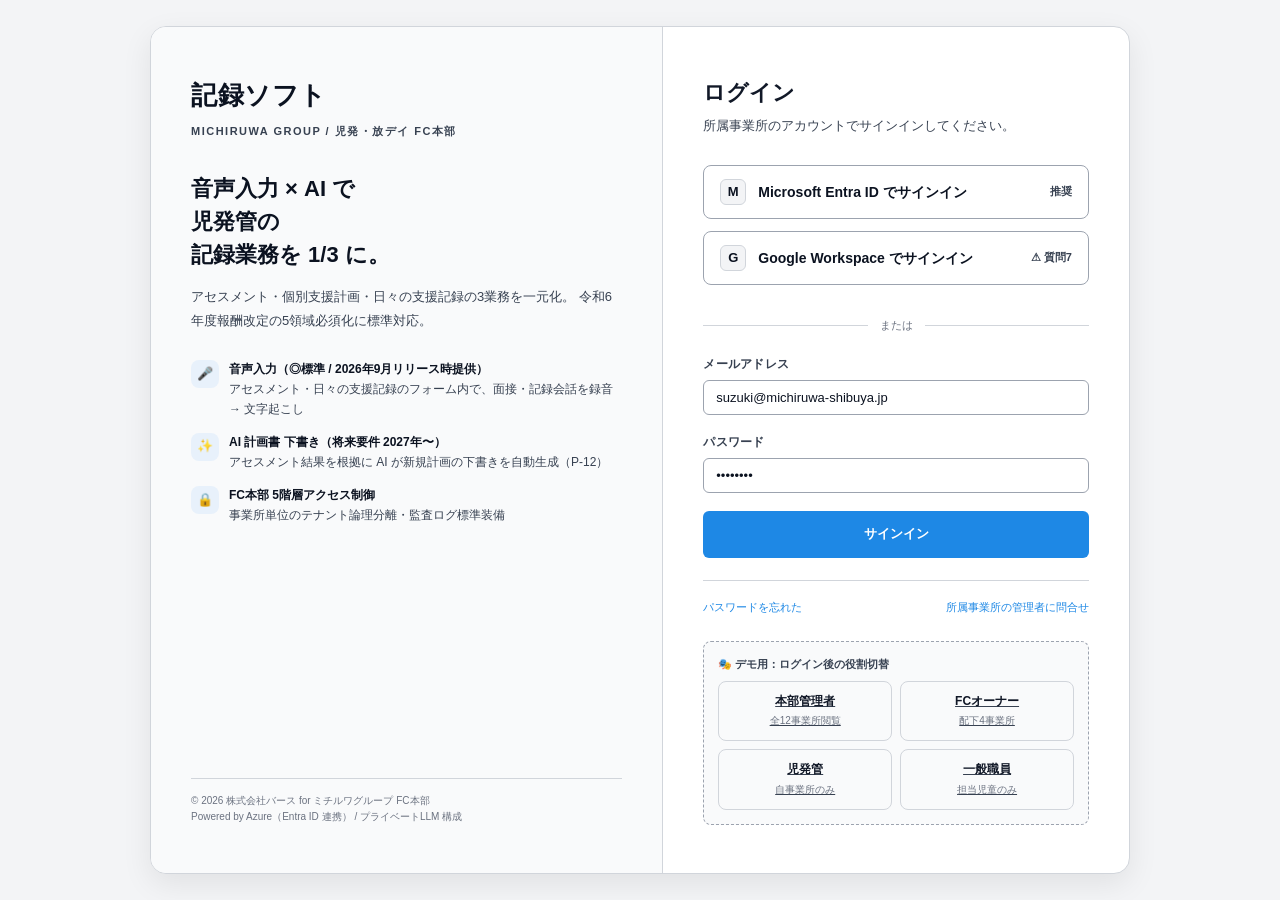
==== commit b8ef8885: "fix: 音声入力の提供時期表記を全モックで二段構えに統一 00_login.html / 07_daily_record.html / index.html に残っていた 「音声入力（将来要件）」表" ====
--- a/mockups/00_login.html
+++ b/mockups/00_login.html
@@ -213,15 +213,15 @@
         <div class="feature-item">
           <div class="icon">🎤</div>
           <div>
-            <div class="title">音声入力（将来要件 2027年〜）</div>
-            <div>面接の会話から AI が5領域に自動振り分け</div>
+            <div class="title">音声入力（◎標準 / 2026年9月リリース時提供）</div>
+            <div>アセスメント・日々の支援記録のフォーム内で、面接・記録会話を録音 → 文字起こし</div>
           </div>
         </div>
         <div class="feature-item">
           <div class="icon">✨</div>
           <div>
             <div class="title">AI 計画書 下書き（将来要件 2027年〜）</div>
-            <div>アセスメントを根拠に新規計画の下書きを自動生成</div>
+            <div>アセスメント結果を根拠に AI が新規計画の下書きを自動生成（P-12）</div>
           </div>
         </div>
         <div class="feature-item">
